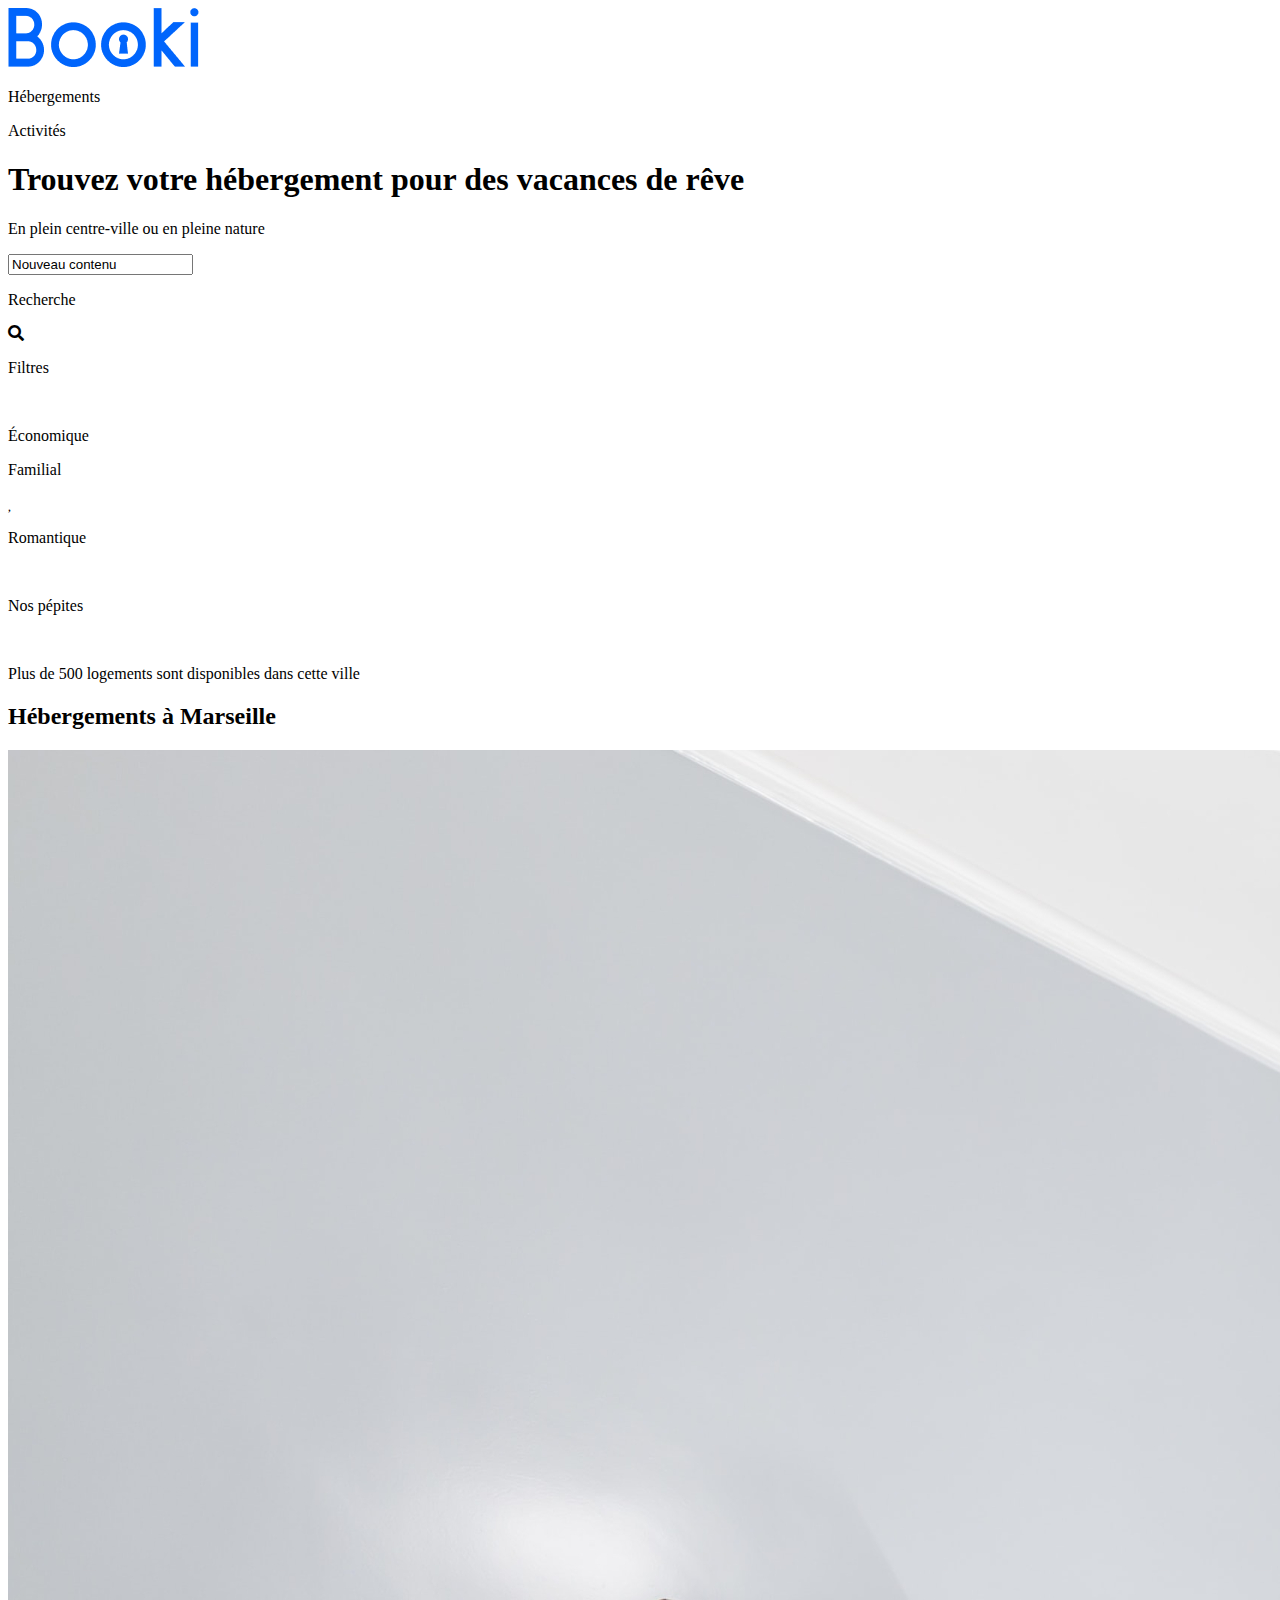
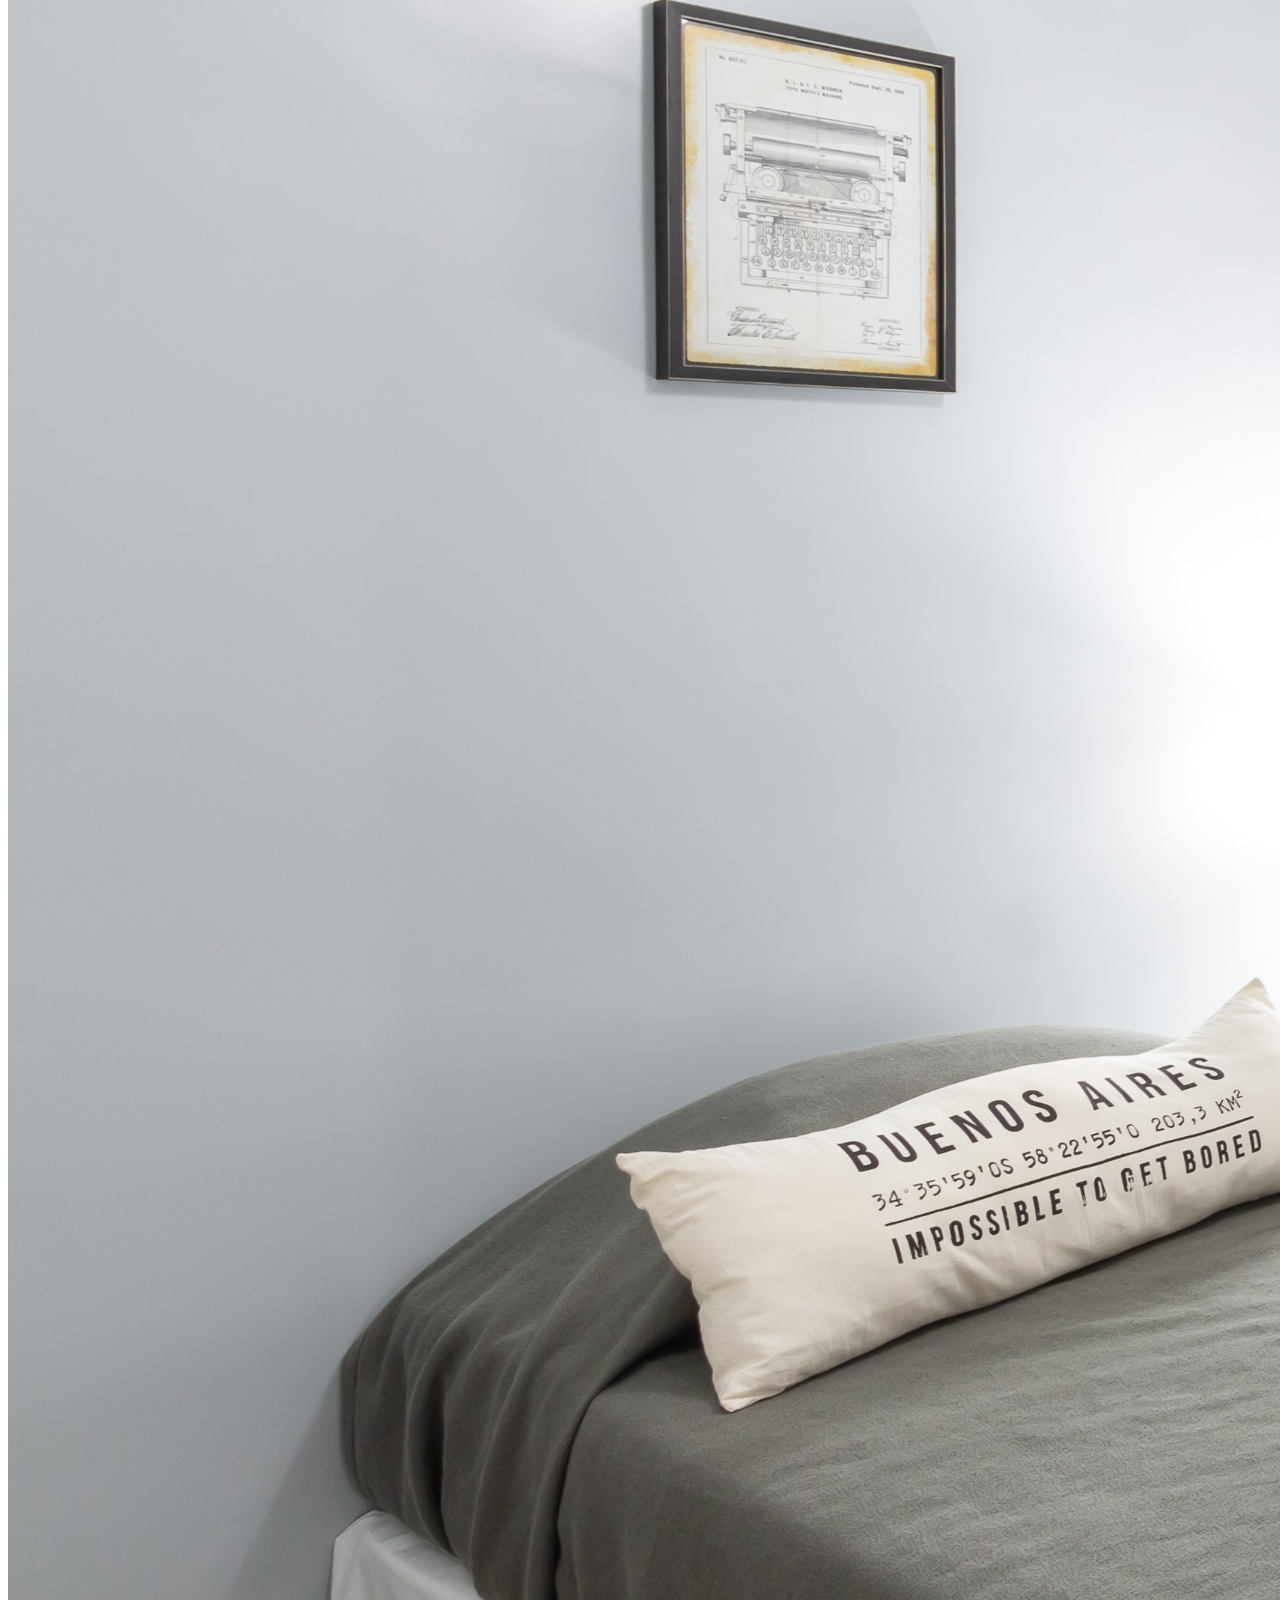
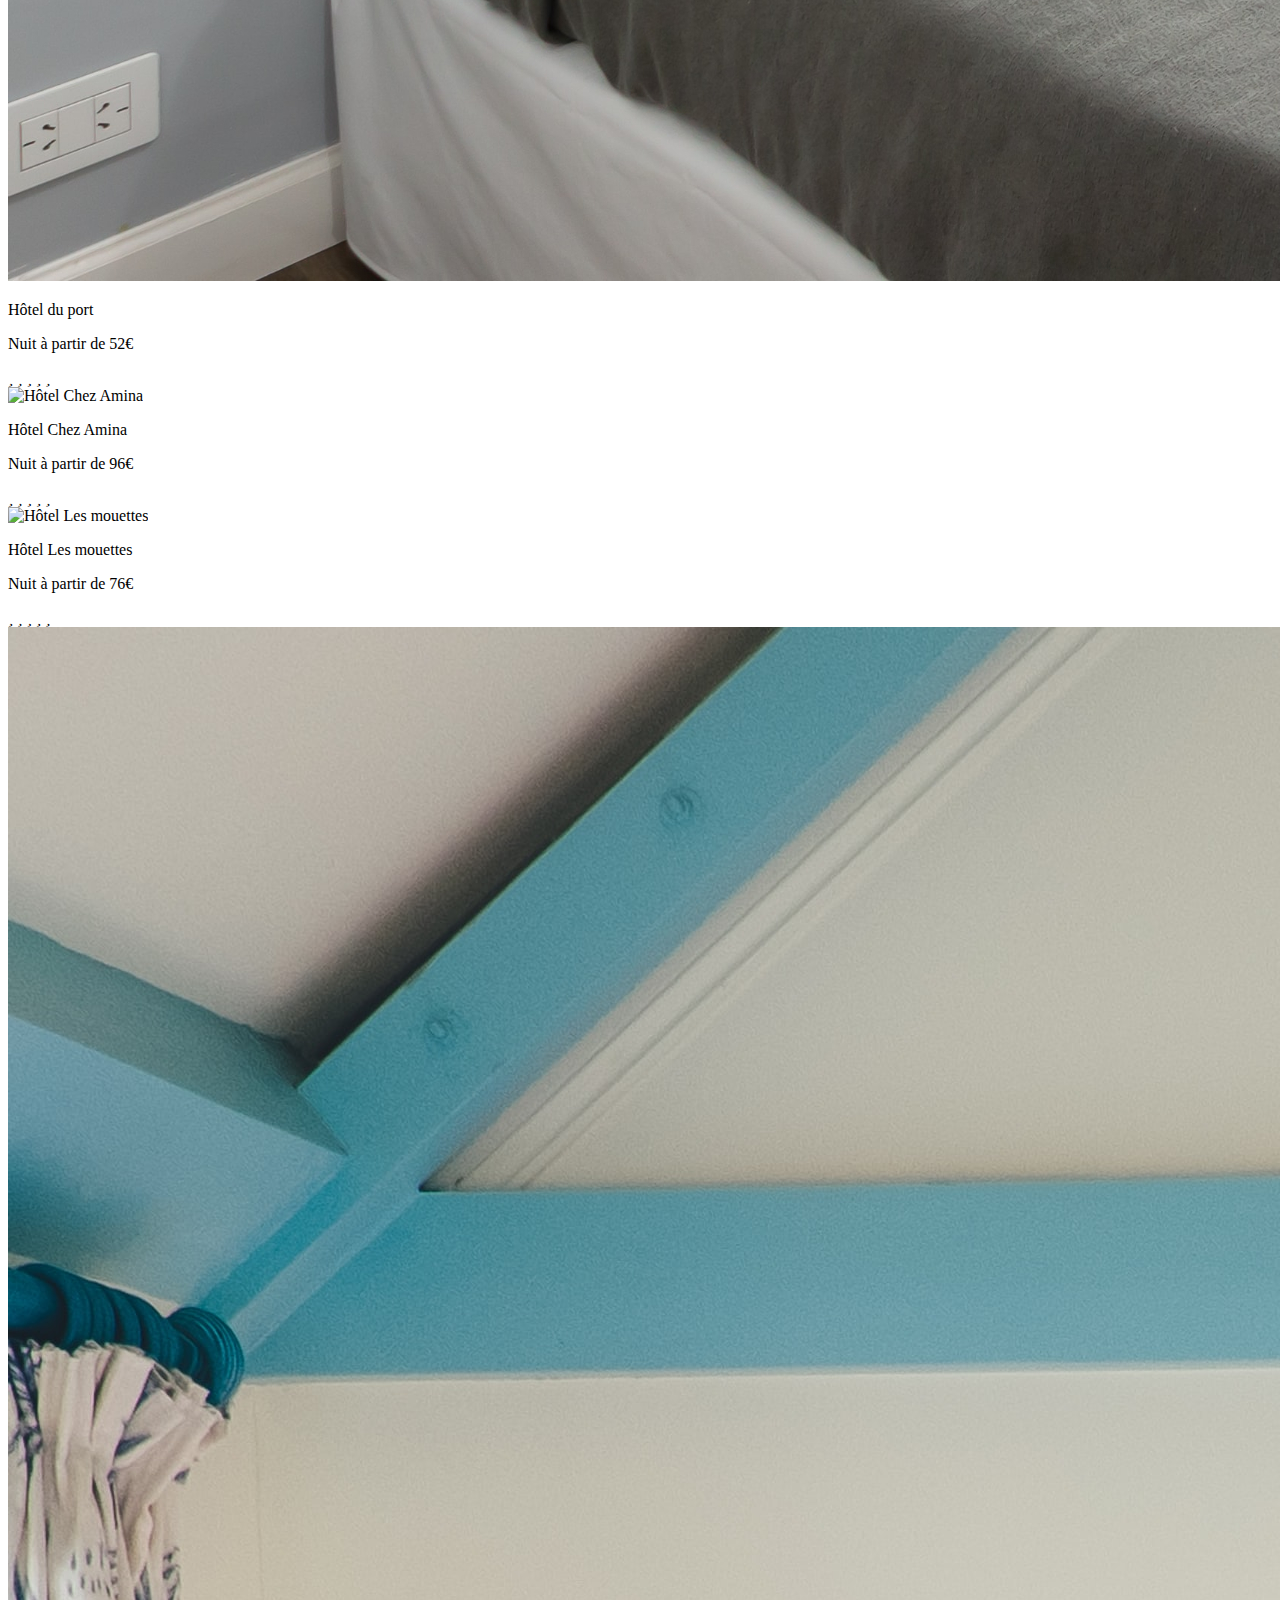
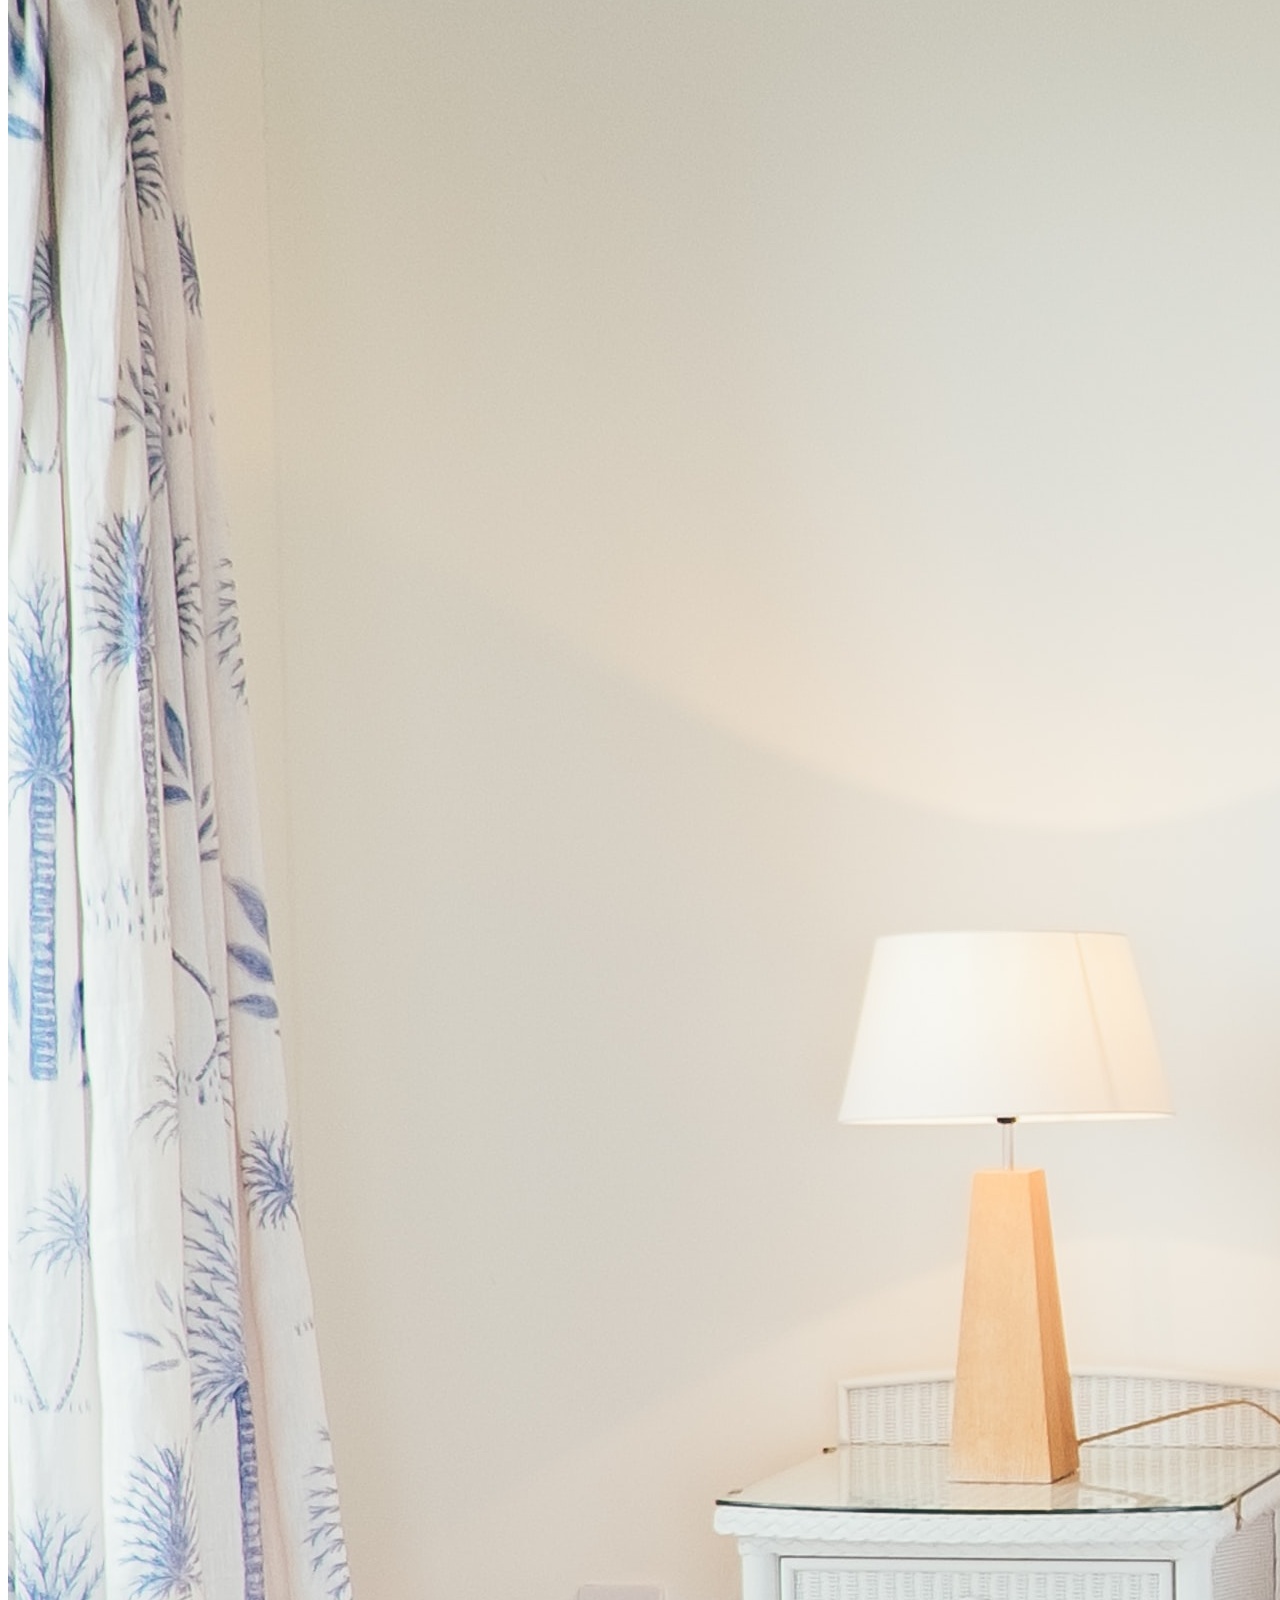
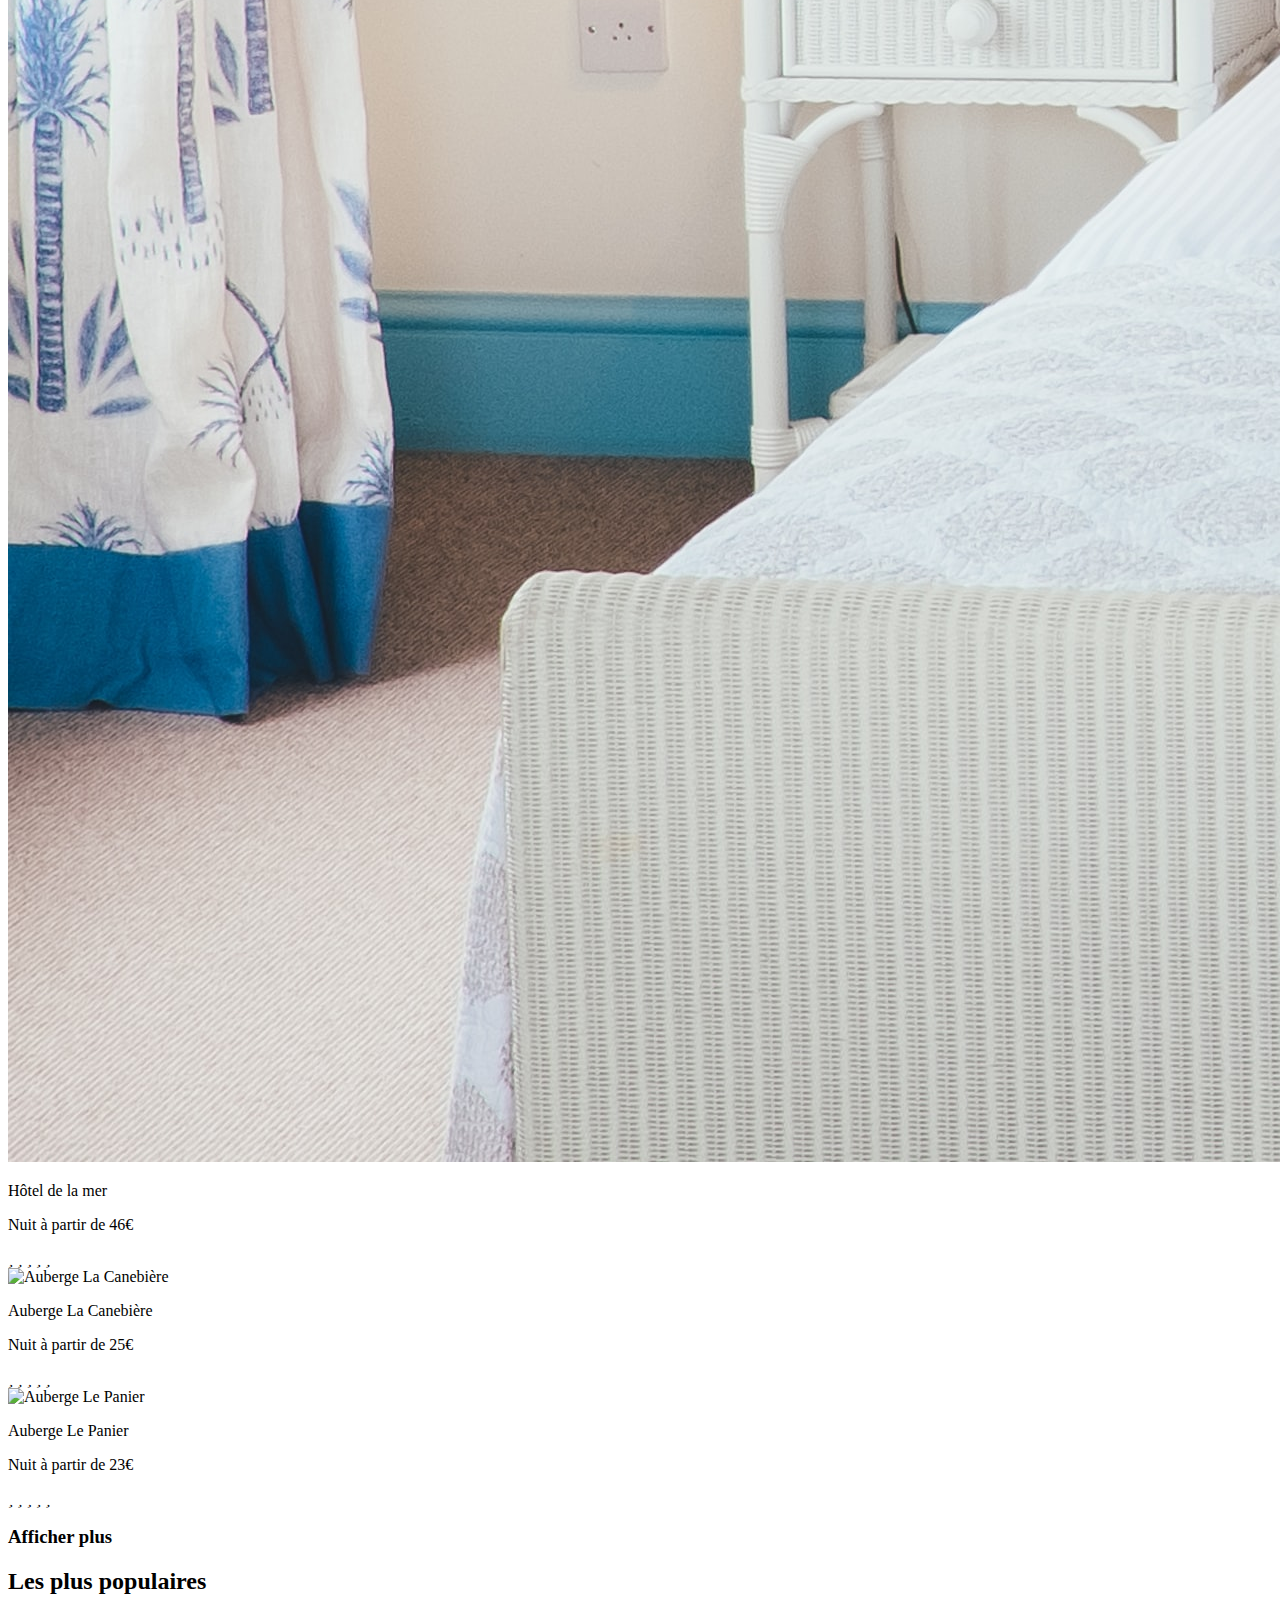
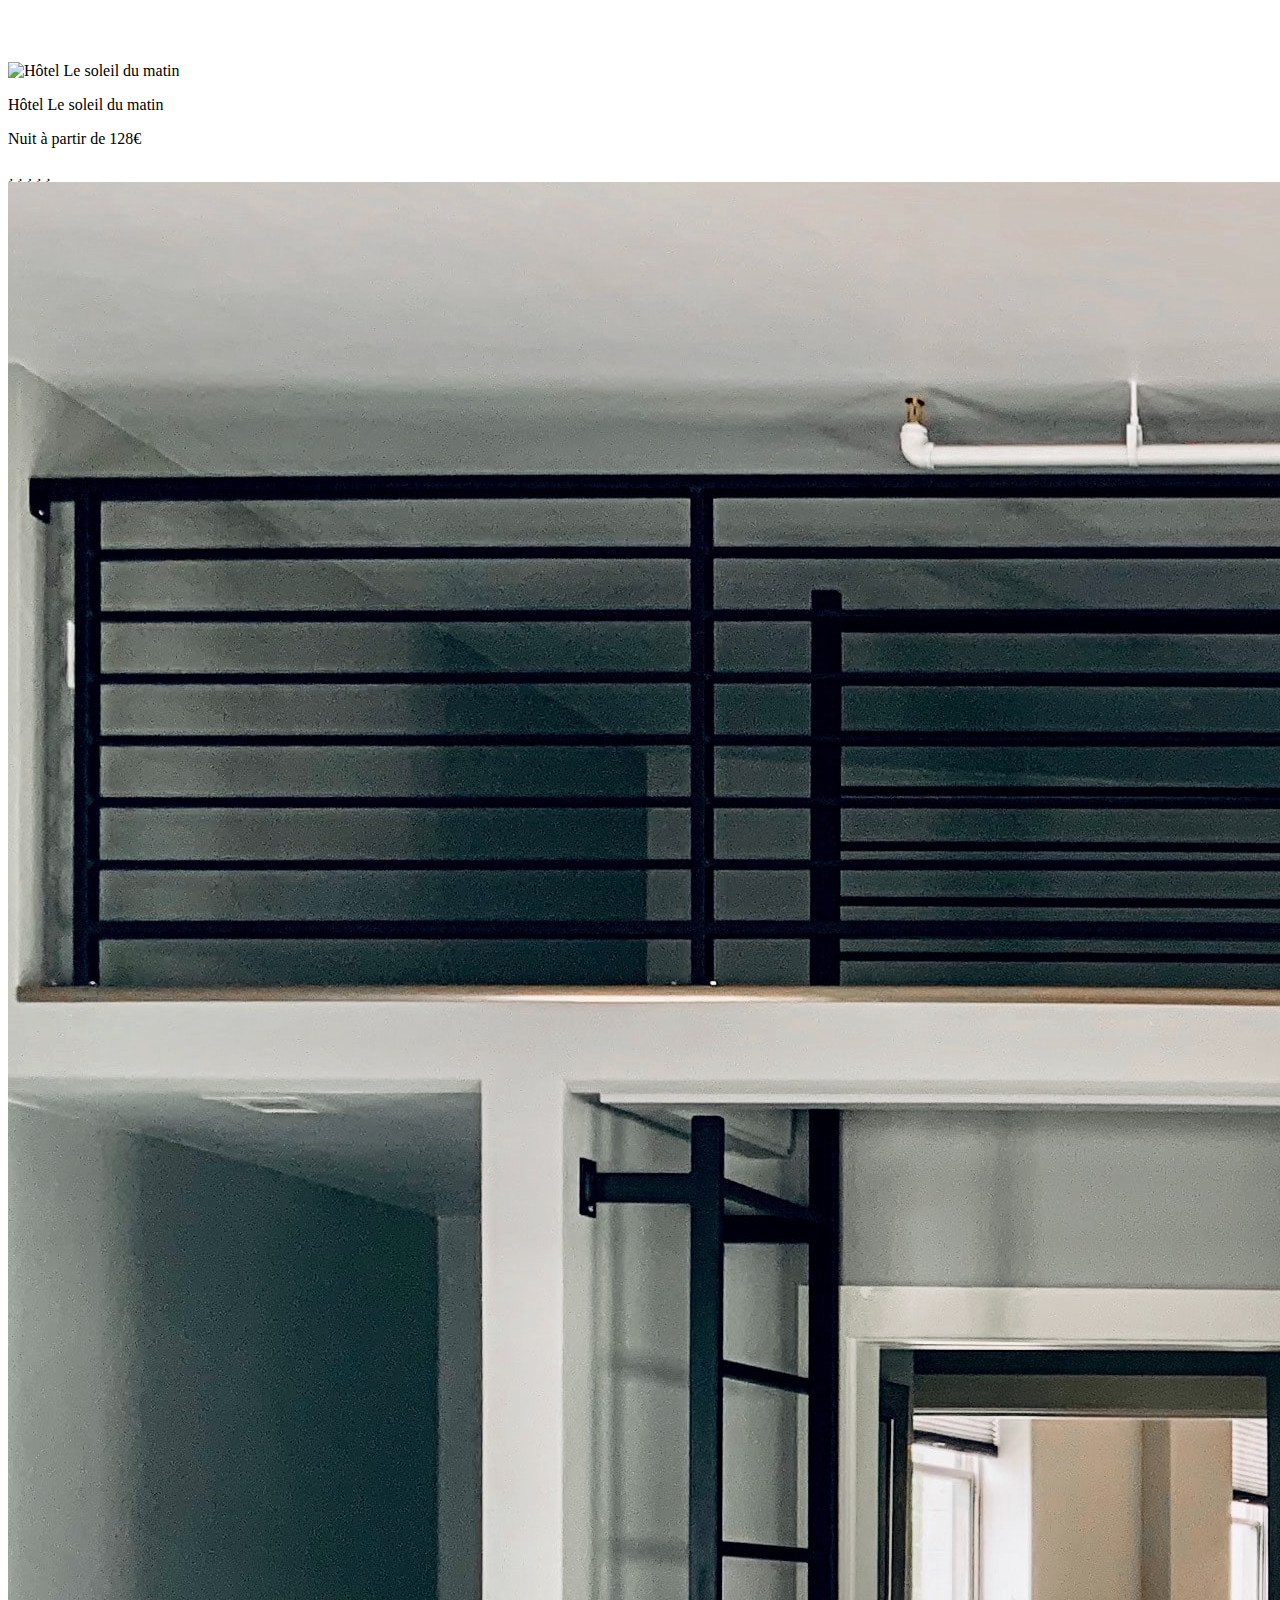
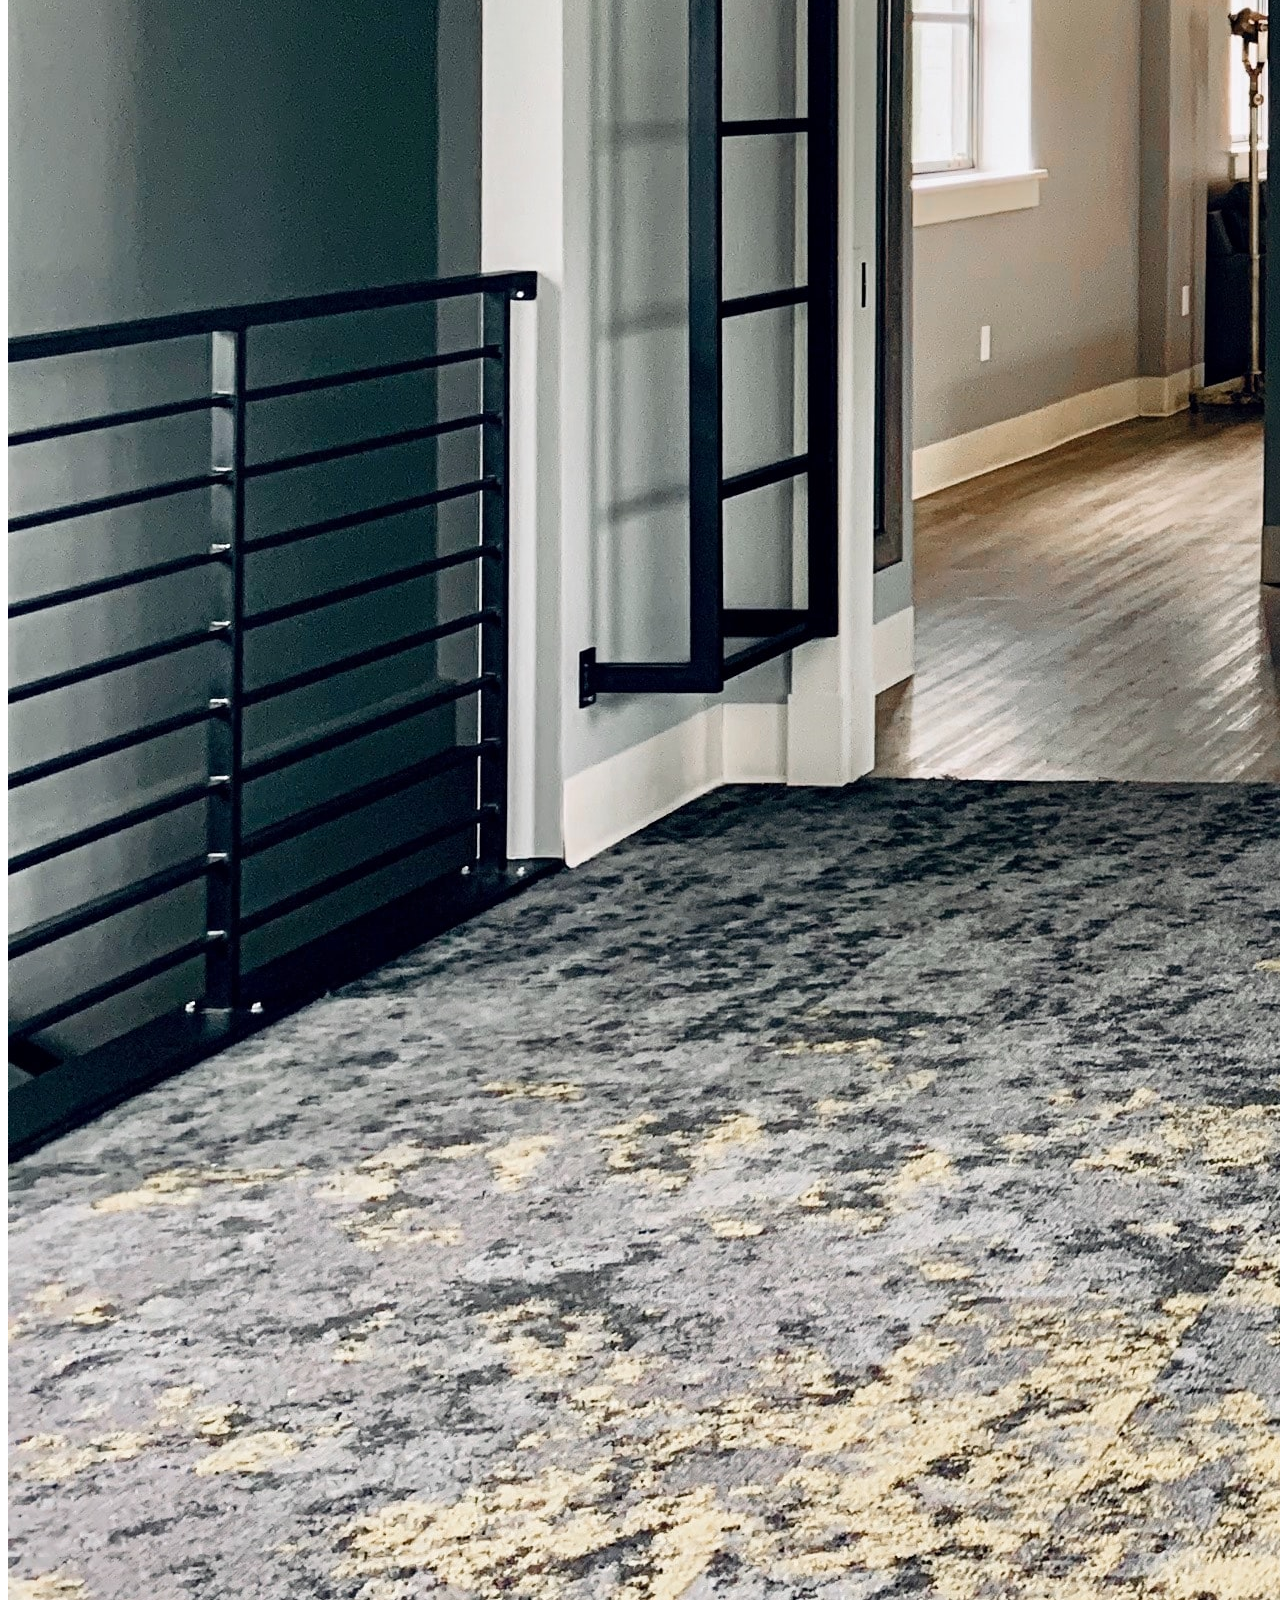
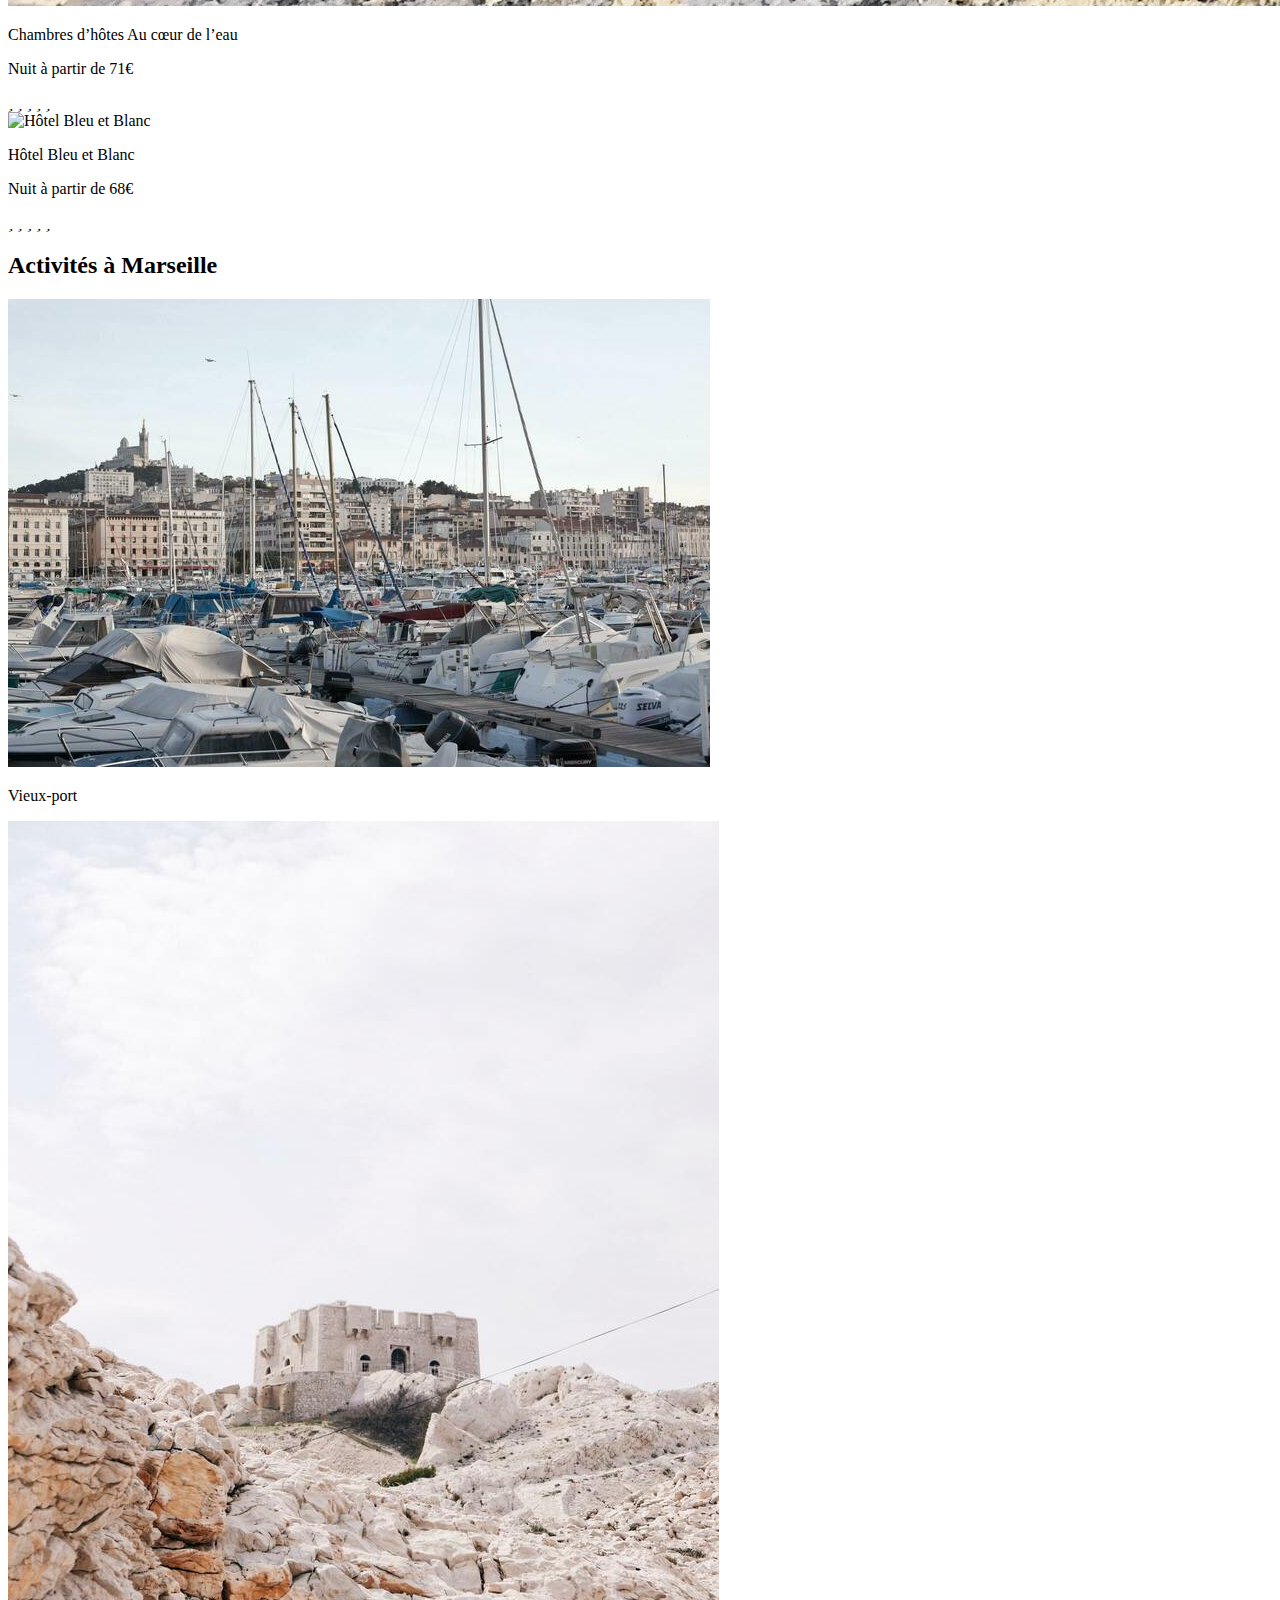
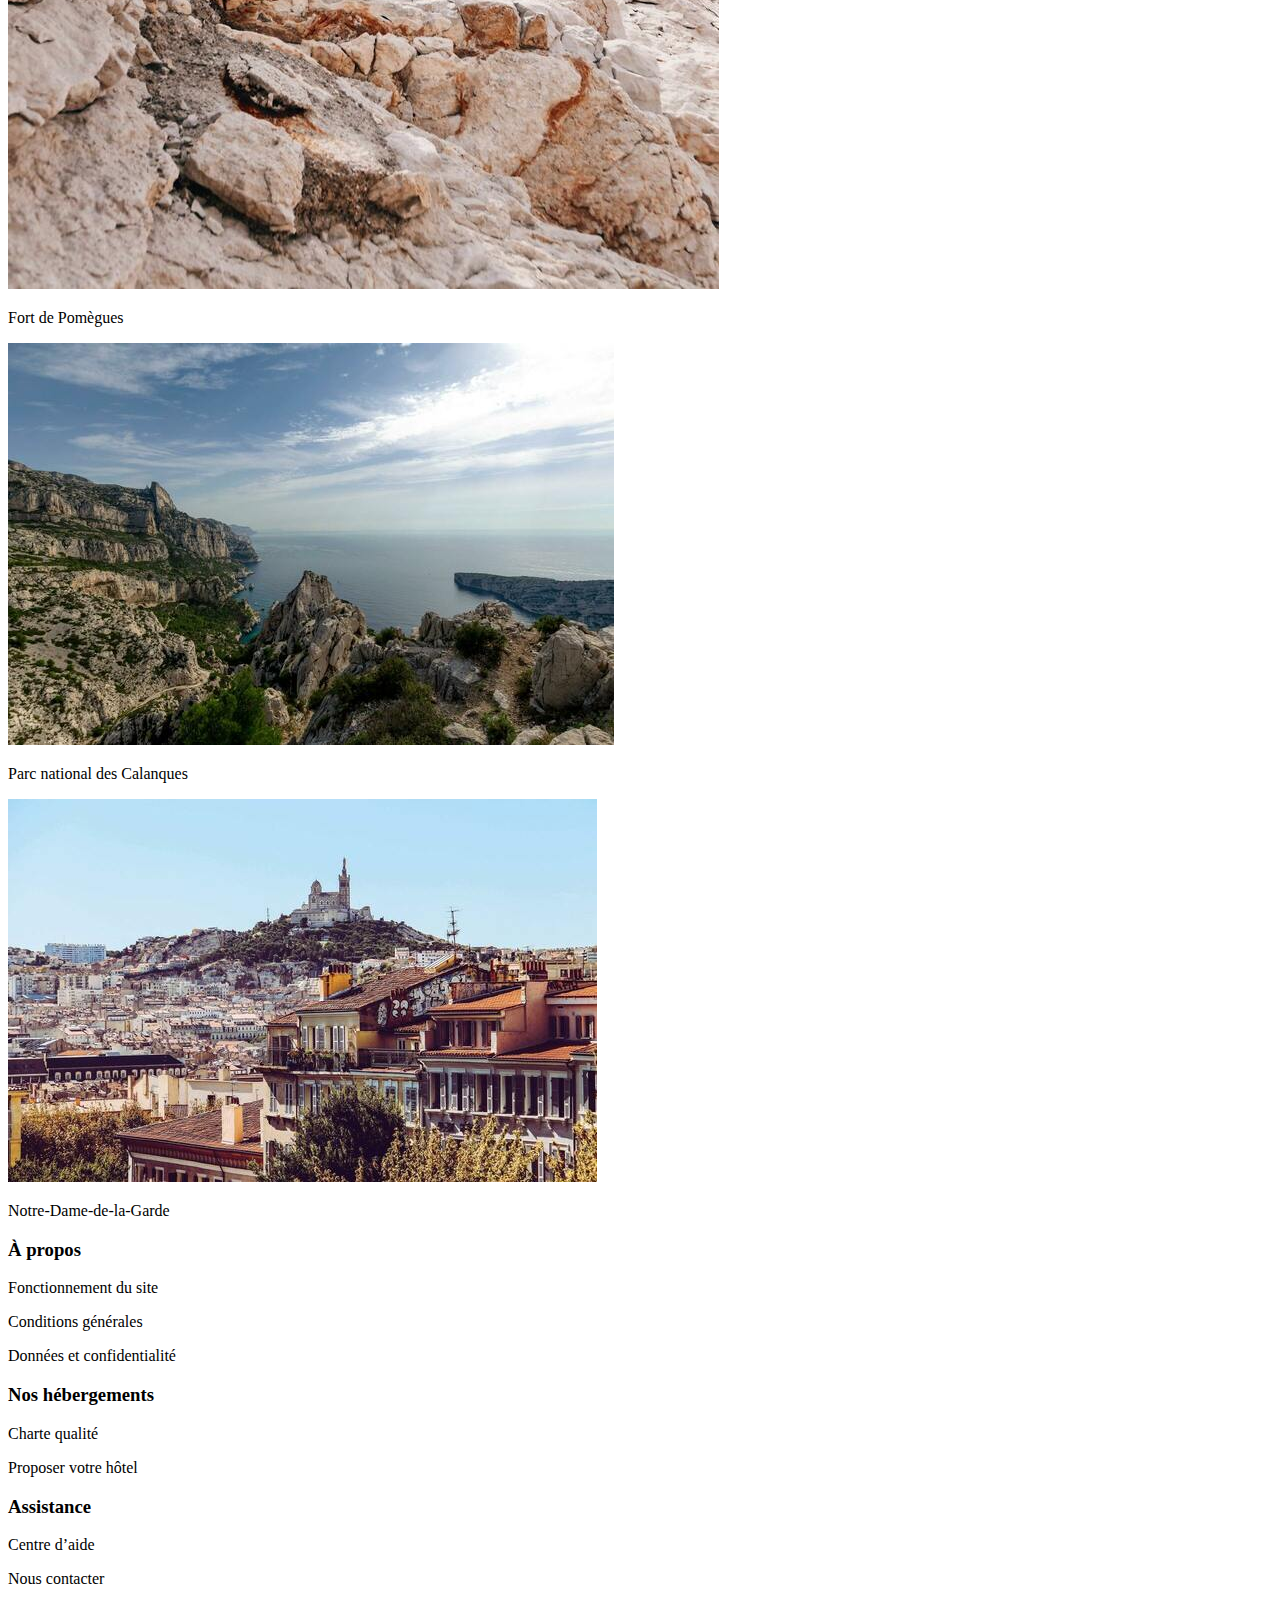
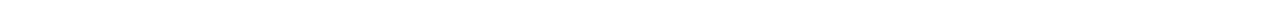
==== projet 1 openclassrooms/index.html @ a89f227d "Add files via upload" ====
<!DOCTYPE Html>
<html>

<head>
    <meta charset="UTF-8">
    <link rel="stylesheet" type="text/css" href="Booki.css">
    <link rel="stylesheet" href="https://cdnjs.cloudflare.com/ajax/libs/font-awesome/5.15.4/css/all.min.css">
    <meta name="viewport" content="width=device-width, initial-scale=1.0">
    <!--importation icone-->
    <script src="https://kit.fontawesome.com/edab6cc87a.js" crossorigin="anonymous"></script>
    <!--google font importation -->
    <link rel="preconnect" Href="https://fonts.googleapis.com"><link rel="preconnect" Href="https://fonts.gstatic.com" crossorigin><link Href="https://fonts.googleapis.com/css2?family=Raleway:ital,wght@0,100..900;1,100..900&display=swap" rel="stylesheet">
    <title>Booki.com</title>
    
</head>

<body class="body">

    <header class="header">
        <img class="logo" src="image/Booki (1).png" alt="logo">
        <div class="position-text-header">
            <div class="ResPosHeader">
                <p class="Thebergements">Hébergements</p>
                <p class="activites">Activités</p>
            </div>
            <div class="barre-bleue"></div>
            <div class="barre-grise"></div>
        </div>
    </header>
    
    <div class="presentation">
        <h1>Trouvez votre hébergement pour des vacances de rêve</h1>
        <p>En plein centre-ville ou en pleine nature</p>
    </div>
<!--         section de recher de region et de pays dans le quelle trouver une location           -->
<section class="barre-recherche">
    <div class="icone">
        <i class="fa-solid fa-location-dot"></i>
    </div>

    <div class="zone-saisie">
        <input type="text" id="regionInput" placeholder="Entrez votre recherche ici">
    </div>

    <div class="bouton-recherche">
        <p>Recherche</p>
            <div class="icone-recherche">
                <i class="fas fa-search"></i>
            </div>
    </div>
    
</section>
<!--       section du filtre              -->
<section class="filtre">
    <div class="filtrediv">
        <p>Filtres</p>
    </div>
    
        <div class="economique">
            <div class="icone-F">
                <i class="fa-solid fa-money-bill"></i>
            </div>
            <p>Économique</p>
        </div>

        <div class="familial">
            <div class="icone-FA">
                <i class="fa-solid fa-person"></i>
            </div>
            <p>Familial</p>
        </div>

        <div class="romantique">
            <div class="icone-F">
                <i class="fa-solid fa-heart"></i>
            </div>
            <p>Romantique</p>
        </div>

        <div class="nospepite">
            <div class="icone-F">
                <i class="fa-solid fa-fire"></i>
            </div>
            <p>Nos pépites</p>
        </div>
</section>

<section class="bare information">

    <div class="B-info">
        <div class="icone-BI">
            <i class="fa-solid fa-info"></i>
        </div>

        <div class="BI-text">
            <p>Plus de 500 logements sont disponibles dans cette ville</p>
        </div>
    </div>

</section>
<!--                    section code hebergement et populaire                   -->
    <section class="hebergements">
        
        <div class="HébergMarseille">
            <h2>Hébergements à Marseille</h2>
        
            <div class="row">
                <article class="cartehotel" >
                    <img src="image/967ac2a7cb19bb0c4258e86af21e4053.jpg" alt="Hôtel du port">
                    <P class="nomGras">Hôtel du port</p>
                    <p>Nuit à partir de 52€</p>
                        <div class="star-icon-container">
                            <i class="fa-solid fa-star"></i>
                            <i class="fa-solid fa-star"></i>
                            <i class="fa-solid fa-star"></i>
                            <i class="fa-solid fa-star"></i>
                            <i class="fa-solid fa-star"></i>
                        </div>
                </article>

                <article class="cartehotel" >
                    <img src="image/862c3e92b2d2b82697be892a830e5692.jpg" alt="Hôtel Chez Amina">
                    <P class="nomGras">Hôtel Chez Amina</P>
                    <p>Nuit à partir de 96€</p>
                    <div class="star-icon-container">
                        <i class="fa-solid fa-star"></i>
                        <i class="fa-solid fa-star"></i>
                        <i class="fa-solid fa-star"></i>
                        <i class="fa-solid fa-star"></i>
                        <i class="fa-solid fa-star"></i>
                    </div>
                </article>

                <article class="cartehotel" >
                    <img src="image/ece9a0f6a77dc263e5dd6eb3bdb9d6fc.jpg" alt="Hôtel Les mouettes">
                    <P class="nomGras">Hôtel Les mouettes</p>
                    <p>Nuit à partir de 76€</p>
                    <div class="star-icon-container">
                        <i class="fa-solid fa-star"></i>
                        <i class="fa-solid fa-star"></i>
                        <i class="fa-solid fa-star"></i>
                        <i class="fa-solid fa-star"></i>
                        <i class="fa-solid fa-star"></i>
                    </div>
                </article>
            </div>
            <!--3           carte du dessus a mettre a l'horizontale                 -->
            <div class="row">
                <article class="cartehotel" >
                    <img src="image/hotel de la mer.jpg" alt="Hôtel de la mer">
                    <P class="nomGras">Hôtel de la mer</p>
                    <p>Nuit à partir de 46€</p>
                    <div class="star-icon-container">
                        <i class="fa-solid fa-star"></i>
                        <i class="fa-solid fa-star"></i>
                        <i class="fa-solid fa-star"></i>
                        <i class="fa-solid fa-star"></i>
                        <i class="fa-solid fa-star"></i>
                    </div>
                </article>
            
                <article class="cartehotel" >
                    <img src="image/Auberge La Canebière.jpg" alt="Auberge La Canebière">
                    <P class="nomGras">Auberge La Canebière</p>
                    <p>Nuit à partir de 25€</p>
                    <div class="star-icon-container">
                        <i class="fa-solid fa-star"></i>
                        <i class="fa-solid fa-star"></i>
                        <i class="fa-solid fa-star"></i>
                        <i class="fa-solid fa-star"></i>
                        <i class="fa-solid fa-star"></i>
                    </div>
                </article>

                <article class="cartehotel" >
                    <img src="image/Auberge Le Panier.jpg" alt="Auberge Le Panier">
                    <P class="nomGras">Auberge Le Panier</p>
                    <p>Nuit à partir de 23€</p>
                    <div class="star-icon-container">
                        <i class="fa-solid fa-star"></i>
                        <i class="fa-solid fa-star"></i>
                        <i class="fa-solid fa-star"></i>
                        <i class="fa-solid fa-star"></i>
                        <i class="fa-solid fa-star"></i>
                    </div>
                </article>
            </div>
            <h3>Afficher plus<h3>

        </div>

        <div class="populaires">

            
                    <div class="dessus-pop">
                        <h2>Les plus populaires<h2>
                        <i class="fa-solid fa-chart-line"></i>
                    </div>
                
                <div class="column">
                
                    <article class="cartehotelPOP" >
                        <img src="image/Hôtel Le soleil du matin.jpg" alt="Hôtel Le soleil du matin">
                            <div class="position-info">
                                    <P class="nomGras">Hôtel Le soleil du matin</p>
                                    <p>Nuit à partir de 128€</p>
                                <div class="star-icon-container">
                                    <i class="fa-solid fa-star"></i>
                                    <i class="fa-solid fa-star"></i>
                                    <i class="fa-solid fa-star"></i>
                                    <i class="fa-solid fa-star"></i>
                                    <i class="fa-solid fa-star"></i>
                                </div>
                            </div>
                    </article>
                

                    <article class="cartehotelPOP" >
                        <img src="image/Au cœur de l eau.jpg" alt="Chambres d’hôtes Au cœur de l’eau"></i>
                            <div class="position-info">
                                    <P class="nomGras">Chambres d’hôtes Au cœur de l’eau</p>
                                    <p>Nuit à partir de 71€</p>
                                <div class="star-icon-container">
                                    <i class="fa-solid fa-star"></i>
                                    <i class="fa-solid fa-star"></i>
                                    <i class="fa-solid fa-star"></i>
                                    <i class="fa-solid fa-star"></i>
                                    <i class="fa-solid fa-star"></i>
                                </div>
                            </div>
                    </article>

                    <article class="cartehotelPOP" >
                        <img src="image/Hôtel Bleu et Blanc.jpg" alt="Hôtel Bleu et Blanc">
                            <div class="position-info">
                                    <P class="nomGras">Hôtel Bleu et Blanc</p>
                                    <p>Nuit à partir de 68€</p>
                                <div class="star-icon-container">
                                    <i class="fa-solid fa-star"></i>
                                    <i class="fa-solid fa-star"></i>
                                    <i class="fa-solid fa-star"></i>
                                    <i class="fa-solid fa-star"></i>
                                    <i class="fa-solid fa-star"></i>
                                </div>
                            </div>
                    </artique>
                </div>
        </div>


    </section>

    <!--Activités à Marseille-->

    <section class="ActiMarseille">
        
        <h2>Activités à Marseille</h2>

        <div class="container-acti">
            <article class="cartActiMars" >
                <img src="image/Vieux-Port.jpg" alt="Vieux-Port">
                    <div class="position-text-Acti">
                        <p>Vieux-port</p>
                    </div>
            </article>

            <article class="cartActiMars" >
                <img src="image/Fort de Pomègues.jpg" alt="Fort de Pomègues">
                    <div class="position-text-Acti">
                        <p>Fort de Pomègues</p>
                    </div>
            </article>

            <article class="cartActiMars" >
                <img src="image/Parc national des Calanques.jpg" alt="Parc national des Calanques">
                    <div class="position-text-Acti">
                        <p>Parc national des Calanques</p>
                    </div>
            </article>

            <article class="cartActiMars" >
                <img src="image/Notre-Dame-de-la-Garde.jpg" alt="Notre-Dame-de-la-Garde">
                    <div class="position-text-Acti">
                        <p>Notre-Dame-de-la-Garde</p>
                    </div>
            </article>
        </div>
    </section>
    
    <footer>
        <section class="footer">
            <div class="group">
                <div class="Apropos">
                    <h3>À propos</h3>
                    <p>Fonctionnement du site</p>
                    <p>Conditions générales </p>
                    <p>Données et confidentialité</p>
                </div>
            </div>
    
            <div class="group">
                <div class="Nos_hebergements">
                    <h3>Nos hébergements</h3>
                    <p>Charte qualité</p>
                    <p>Proposer votre hôtel</p>
                </div>
            </div>
    
            <div class="group">
                <div class="Assistance">
                    <h3>Assistance</h3>
                    <p>Centre d’aide</p>
                    <p>Nous contacter</p>
                </div>
            </div>
        </section>
    </footer>

<!-- liens JS html pou la bare de recherhce -->
<script src="sectionrecherche.js"></script>
</body>

</html>
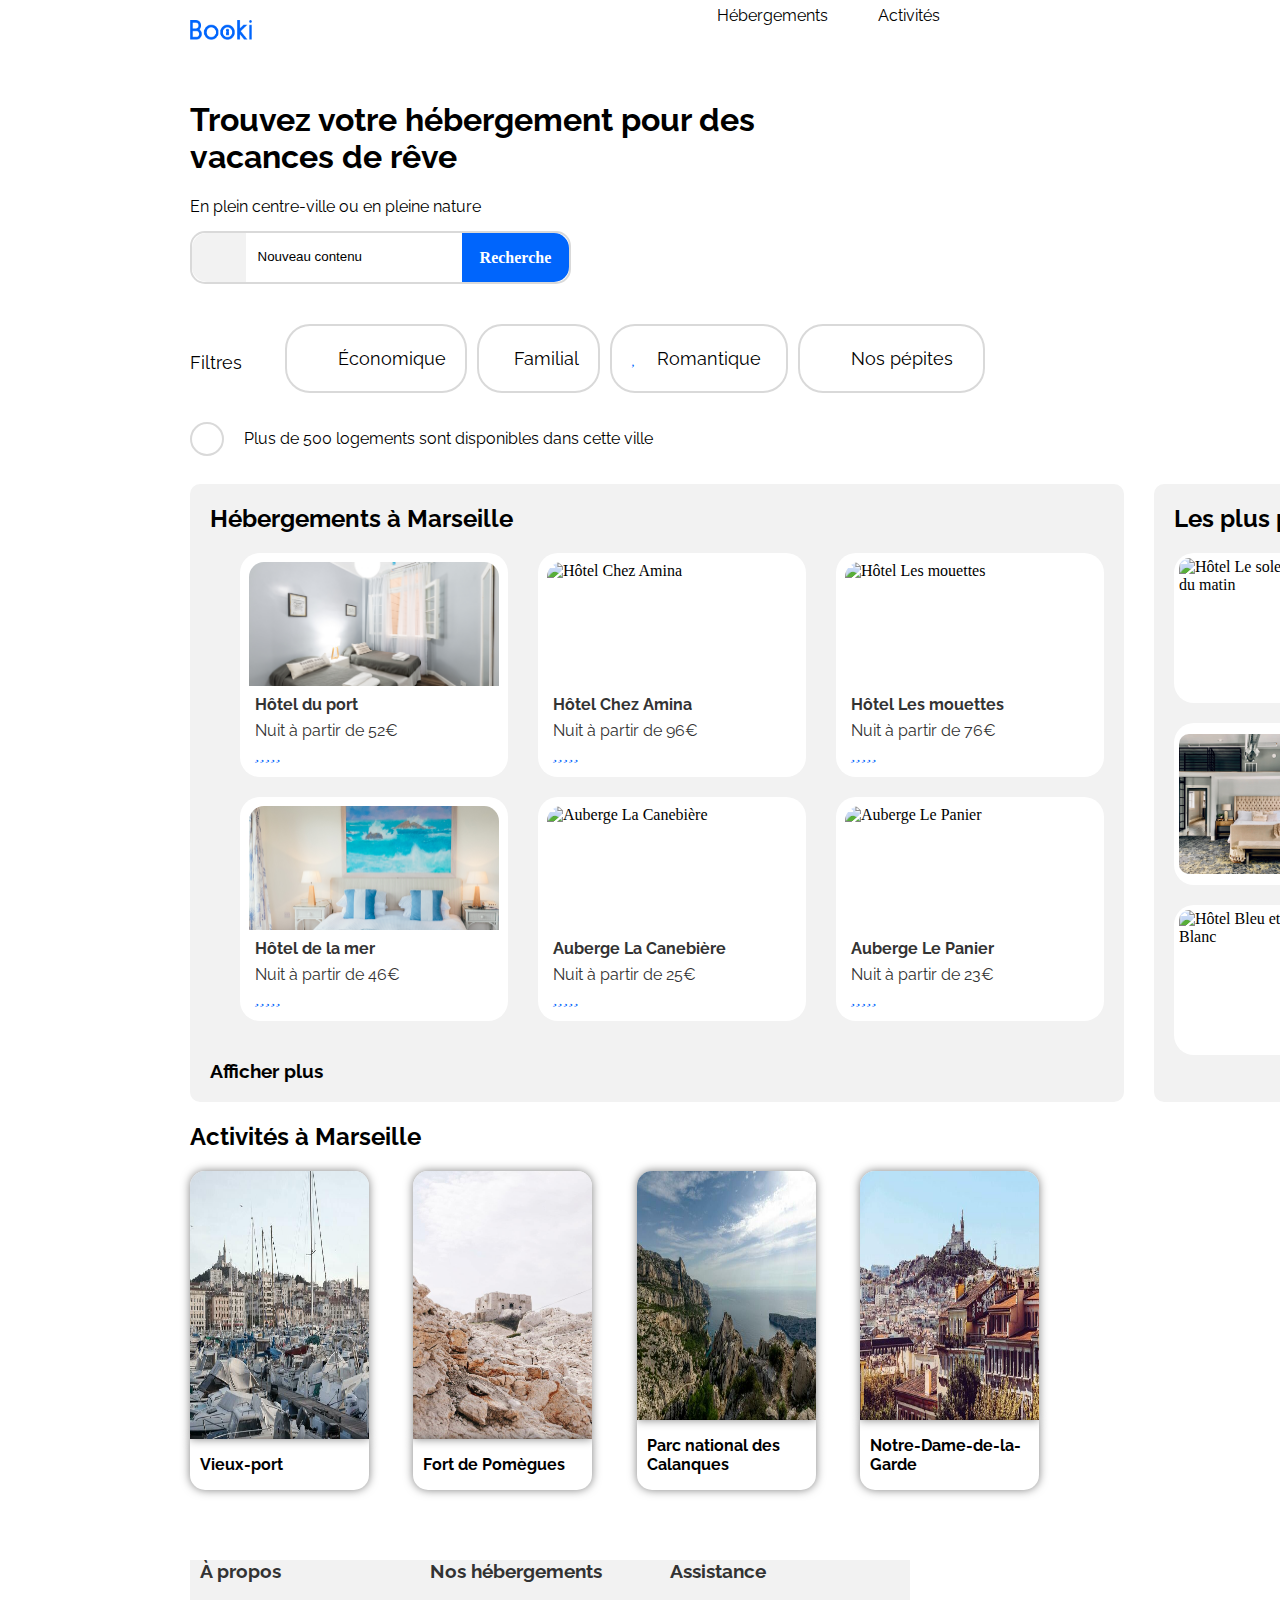
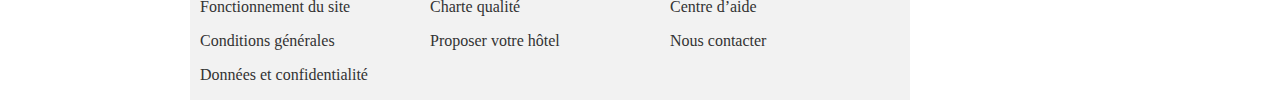
==== commit d9c0f1fd: "Update index.html" ====
--- a/projet 1 openclassrooms/index.html
+++ b/projet 1 openclassrooms/index.html
@@ -3,7 +3,7 @@
 
 <head>
     <meta charset="UTF-8">
-    <link rel="stylesheet" type="text/css" href="Booki.css">
+    <link rel="stylesheet"  href="booki.css">
     <link rel="stylesheet" href="https://cdnjs.cloudflare.com/ajax/libs/font-awesome/5.15.4/css/all.min.css">
     <meta name="viewport" content="width=device-width, initial-scale=1.0">
     <!--importation icone-->
@@ -320,4 +320,4 @@
 <script src="sectionrecherche.js"></script>
 </body>
 
-</html> +</html> 
--- a/projet 1 openclassrooms/booki.css
+++ b/projet 1 openclassrooms/booki.css
@@ -0,0 +1,967 @@
+/* clasique pc alexandre 1900 * 1829 */
+.body{
+    margin: 0;
+}
+/* Header */
+.header {
+    display: flex;
+    justify-content: space-between;
+    align-items: center; 
+}
+
+.logo {
+    width: 62px;
+    height: 20px;
+    margin-left: 190px;
+    margin-bottom: 40px;
+    margin-top: 20px;
+}
+
+.ResPosHeader {
+    display: flex;
+    gap: 50px;
+    margin-top: -50px;
+}
+
+
+.position-text-header {
+    display: flex;
+    margin-right: 340px; 
+}
+
+.position-text-header p {
+    cursor: pointer; 
+    font-family: "Raleway", sans-serif; 
+}
+
+.active {
+    color: blue;
+}
+
+.barre-bleue {
+    height: 3px;
+    background-color: blue;
+    position: absolute;
+    transition: all 0.3s;
+}
+
+.barre-grise {
+    height: 3px;
+    background-color: #D9D9D9;
+    width: 100%;
+    display: none; /* Par défaut, masquer la barre grise */
+}
+
+/* fin header */
+/*                 debut  media query hader                            */
+
+/*                 Media query pour les écrans de 375px de largeur            */
+@media screen and (max-width: 430px) {
+    .header {
+        display: block;
+        margin: 0 auto 10px; /* Ajout du point-virgule manquant */
+    }
+
+    .logo {
+        height: 20px;
+        margin-left: 40%;
+    }
+
+    .position-text-header {
+        margin-right: 0;
+        margin-top: -30px; /* Ajout de la marge négative pour remonter les éléments */
+    }
+
+    .ResPosHeader {
+        display: flex;
+        margin: auto;
+        gap: 110px;
+    }
+
+    .barre-grise {
+        display: block; /* Affichage des barres grises */
+    }
+
+    .position-text-header p {
+        margin-bottom: 10px;
+    }
+
+    .Thebergements, .activites {
+        flex-grow: 1; /* Les éléments se partagent l'espace disponible */
+        text-align: center;
+    }
+
+    .position-text-header .barre-grise {
+        position: absolute;
+        top: 6%;
+        height: 1px;
+        background-color: #D9D9D9;
+    }
+
+    .barre-bleue {
+        position: absolute;
+        top: 6%; 
+    }
+}
+/*                Fin Media query  écrans de 375px de largeur            */
+
+@media screen and (min-width: 431px) and (max-width: 1024px) {
+    .logo {
+        margin-left: 5%;
+    }
+
+    .position-text-header {
+        margin-right: 5%; 
+    }
+}
+
+
+/*                 fin  hader                            */
+
+
+
+/* Section .presentation */
+.presentation {
+    height: 50px;
+    margin-left: 190px;
+}
+
+.presentation h1 {
+    margin-right: 380px;
+    font-family: "Raleway", sans-serif;
+}
+
+.presentation p {
+    font-family: "Raleway", sans-serif;
+}
+/* fin press */
+
+@media screen and (max-width: 430px) {
+    .presentation {
+        display: flex;
+        flex-direction: column;
+        height: auto;
+        margin-right: 20px;
+        margin-left: 10px;
+        margin-top: 30px;
+    }
+
+    .presentation h1 {
+        margin-left: 10px;
+        margin-right: 10px;
+        margin-bottom: 0px;
+        text-align: justify;
+        font-size: 22px;
+    }
+
+    .presentation p {
+        padding: 10px;
+        width: auto;
+        font-size: 16px;
+        margin-bottom: 20px;
+    }
+}
+
+
+
+@media screen and (min-width: 431px) and (max-width: 1024px) {
+    .presentation {
+        margin-left: 5%;
+    }
+
+    .presentation h1 {
+        margin-right: 0;
+        font-size: 28px;
+    }
+}
+
+
+/* recherche */
+
+.barre-recherche {
+    display: flex;
+    width: 377px; 
+    height: 49px; 
+    margin-left: 190px;
+    margin-top: 80px;
+    border: 2px solid #D9D9D9; /* Ajout de la bordure */
+    border-radius: 15px; /* Ajout du border-radius pour les coins arrondis */
+}
+
+.icone {
+    width: 15%;
+    background-color: #F2F2F2;
+    border-bottom-left-radius: 15px;
+    border-top-left-radius: 15px;
+    /* Retrait de la bordure individuelle pour l'icône */
+    display: flex;
+    justify-content: center;
+    align-items: center;
+}
+
+.zone-saisie {
+    width: 55%;
+    height: 90%;
+    padding: 0 10px;
+}
+
+.zone-saisie input {
+    width: 100%;
+    height: 100%;
+    border: none; /* Suppression de la bordure individuelle pour l'entrée de la zone de saisie */
+    outline: none;
+}
+
+.bouton-recherche {
+    width: 30%;
+    height: 100%;
+    background-color: #0065FC;
+    border-top-right-radius: 15px;
+    border-bottom-right-radius: 15px;
+    /* Retrait de la bordure individuelle pour le bouton de recherche */
+    display: flex;
+    justify-content: center;
+    align-items: center;
+}
+
+.bouton-recherche p {
+    color: white;
+    margin: 0;
+    font-weight: bold;
+    text-align: center; 
+}
+
+.icone-recherche {
+    display: none;
+    color: #FFFFFF;
+}
+
+
+
+/*                fin section recherche                 */
+
+@media screen and (max-width: 430px) {
+    .barre-recherche {
+        width: 330px;
+        margin: 0;
+        margin-left: 20px;
+        margin-right: 10px;
+    }
+
+    .icone {
+        width: 50px;
+        height: 50px;
+    }
+
+    .icone i {
+        width: 14px;
+        height: 18px;
+    }
+
+    .zone-saisie {
+        height: 40px;
+        display: flex;
+        border: none;
+        outline: none;
+    }
+
+    .bouton-recherche {
+        border-radius: 15px;
+        width: 50px;
+        margin-left: 40px;
+    }
+    
+    .bouton-recherche p {
+        display: none;
+    }
+
+    .icone-recherche {
+        display: flex;
+    }
+
+}
+
+
+@media screen and (min-width: 431px) and (max-width: 1024px) {
+    .barre-recherche {
+        margin-left: 5%;
+    }
+
+    .barre-bleue{
+        top: 0%;
+    }
+}
+
+/*                    section du filtre                */
+.filtre {
+    display: flex;
+    align-items: center;
+    margin-left: 190px;
+    margin-top: 40px;
+}
+
+.icone-F {
+    color: #0065FC;
+    display: flex;
+    align-items: center;
+}
+
+.icone-FA {
+    color: #0065FC;
+    height: 50px;
+    display: flex;
+    align-items: center;
+}
+
+.filtrediv {
+    width: 90px; 
+    height: 50px;
+    margin-right: 5px;
+    font-family: "Raleway", sans-serif;
+    font-size: 18px;
+}
+
+.economique {
+    border: 2px solid #D9D9D9;
+    border-radius: 25px;
+    padding: 4px 19px 4px 19px;
+    display: flex;
+    margin-right: 10px;
+    align-items: baseline;
+}
+
+.economique p {
+    text-align: center;
+    margin-left: 20px;
+    font-family: "Raleway", sans-serif;
+    font-size: 18px;
+}
+
+.economique:hover {
+    background-color: #DEEBFF;
+}
+
+
+.familial {
+    border: 2px solid #D9D9D9;
+    border-radius: 25px;
+    padding: 4px 19px 4px 19px;
+    gap: 15px;
+    display: flex;
+    margin-right: 10px;
+    flex-direction: row;
+    align-items: center;
+}
+
+.familial p {
+    text-align: center;
+    margin-left: 1px;
+    font-family: "Raleway", sans-serif;
+    font-size: 18px;
+}
+
+.familial:hover {
+    background-color: #DEEBFF;
+}
+
+.romantique {
+    border: 2px solid #D9D9D9;
+    border-radius: 25px;
+    padding: 4px 25px 4px 19px;
+    display: flex;
+    margin-right: 10px;
+    align-items: center;
+}
+
+.romantique p {
+    text-align: center;
+    margin-left: 20px;
+    font-family: "Raleway", sans-serif;
+    font-size: 18px;
+}
+
+.romantique:hover {
+    background-color: #DEEBFF;
+}
+
+.nospepite {
+    border: 2px solid #D9D9D9;
+    border-radius: 25px;
+    padding: 4px 30px 4px 19px;
+    display: flex;
+}
+
+.nospepite p {
+    text-align: center;
+    margin-left: 20px;
+    font-family: "Raleway", sans-serif;
+    font-size: 18px;
+}
+
+.nospepite:hover {
+    background-color: #DEEBFF; 
+}
+
+/*               fin filtres                  */
+
+@media screen and (max-width: 430px) {
+    .filtre {
+        margin-left: 20px;
+        margin-top: 20px;
+        grid-gap: 20px;
+        display: grid;
+        grid-template-columns: 150px 150px;
+        justify-items: start;
+    }
+
+
+    .filtrediv p {
+        font-size: 18px;
+        font-weight: bold;
+    }
+
+    .economique{
+        grid-column: 1;
+        width: 132px;
+        height: 38px;
+        padding: 4px 10px 4px 10px;
+        align-items: center;
+        justify-content: center;
+        gap: 5px;
+    }
+
+    .economique p{
+        font-size: 14px;
+        font-weight: bold;
+        margin: 0;
+    }
+
+    .familial{
+        grid-column: 2;
+        height: 38px;
+        gap: 10px;
+        width: 132px;
+        padding: 4px 10px;
+        justify-content: center;
+    }
+
+    .familial p{
+        font-size: 14px;
+        font-weight: bold;
+        margin: 0;
+    }
+
+    .romantique{
+        grid-column: 1;
+        width: 132px;
+        height: 38px;
+        padding: 4px 10px 4px 10px;
+        align-items: center;
+        justify-content: center;
+        gap: 5px;
+    }
+
+    .romantique p{
+        font-size: 14px;
+        font-weight: bold;
+        margin: 0;
+    }
+
+    .nospepite {
+        grid-column: 2;
+        height: 38px;
+        gap: 10px;
+        width: 132px;
+        padding: 4px 10px;
+        justify-content: center;
+        align-items: center;
+    }
+
+    .nospepite p{
+        font-size: 14px;
+        font-weight: bold;
+        margin: 0;
+        
+    }
+
+}
+
+@media screen and (min-width: 431px) and (max-width: 1024px) {
+    .filtre {
+        margin-left: 5%;
+        flex-wrap: wrap;
+    }
+
+    .filtrediv {
+        order: -1;
+        width: 100%;
+        margin-bottom: 10px;
+    }
+    
+    
+}
+
+/*barre info*/
+
+.bare.information {
+    background-color: #ffff;
+    margin-left: 190px;
+    margin-bottom: 20px;
+    margin-top: 20px;
+}
+
+.information i {
+    color: #0065FC;
+    border-radius: 50%; 
+}
+
+.B-info {
+    display: flex;
+    align-items: center;
+}
+
+.icone-BI {
+    color: white;
+    background-color: #ffff;
+    border: 2px solid #D9D9D9;
+    border-radius: 50%;
+    width: 30px;
+    height: 30px;
+    display: flex;
+    justify-content: center;
+    align-items: center;
+}
+
+.BI-text p {
+    margin-left: 20px;
+    font-size: 16px; 
+    font-family: "Raleway", sans-serif;
+}
+/*                 fin barre info                          */
+/*               barre info reponsif 430px                 */
+@media screen and (max-width: 430px) {
+    .bare.information {
+        margin-left: 10px;
+        margin-bottom: 20px;
+        margin-top: 20px;
+    }
+
+    .icone-BI {
+        width: 40px;
+        height: 30px;
+    }
+
+    .BI-text p {
+        margin-left: 10px;
+    }
+}
+/*                fin info 430px                           */
+
+@media screen and (min-width: 431px) and (max-width: 1024px) {
+    .bare.information {
+        margin-left: 5%;
+    }
+}
+
+/*                                  hebergement hotel                                     */
+
+/*                herbergement sur marseille            */
+
+
+.hebergements{
+    display: flex;
+}
+
+.HébergMarseille {
+    margin-left: 190px;
+    border-radius: 10px;
+    background-color: #F2F2F2;
+}
+
+
+.hebergements h2 {
+    margin-bottom: 20px; 
+    margin-left: 20px;
+    font-family: "Raleway", sans-serif;
+}
+
+.hebergements h3 {
+    margin-bottom: 20px; 
+    margin-left: 20px;
+    font-family: "Raleway", sans-serif;
+}
+
+.row {
+    display: flex;
+    margin-left: 20px;
+    margin-right: 20px;
+}
+
+.row .cartehotel {
+    margin-bottom: 20px;
+    padding: 4px;
+}
+
+
+.nomGras {
+    font-weight: bold;
+    font-family: "Raleway", sans-serif; 
+    margin-bottom: 2.5px;
+}
+
+.cartehotel {
+    margin-left: 30px;
+    background-color: #FFFFFF;
+    border-radius: 20px;
+    display: flex;
+    flex-direction: column;
+}
+
+.cartehotel img {
+    width: 250px;
+    height: 124px;
+    padding: 5px;
+    border-top-left-radius: 20px;
+    border-top-right-radius: 20px;
+    object-fit: cover;
+}
+
+.cartehotel p {
+    font-family: "Raleway", sans-serif;
+    padding: 2.5px 10px;
+    margin: 1px;
+    font-size: 16px;
+    color: #333333;
+    display: flex;
+}
+
+
+.star-icon-container {
+    display: flex;
+    color: #0065FC;
+    margin-left: 10px;
+    margin-bottom: 10px;
+    margin-top: 2px;
+}
+
+
+.star-icon:not(:last-child) {
+    margin-right: 5px;
+}
+/*                   fin herbergement Marseille           */
+/*                     POPULAIRE                         */
+.populaires {
+    background-color: #F2F2F2;
+    margin-left: 30px;
+    border-radius: 10px;
+}
+
+.dessus-pop{
+    display: flex;
+    justify-content: space-between;
+}
+
+.fa-chart-line:before{
+    color: #0065FC;
+    margin-right: 20px;
+}
+
+.column{
+    margin-left: 20px;
+    margin-right: 20px;
+    display: flex;
+    flex-direction: column;
+}
+
+
+.column.cartehotelPOP{
+    margin-top: 10px;
+}
+
+
+.cartehotelPOP {
+    background-color: #FFFFFF;
+    display: flex;
+    align-items: center;
+    padding: 5px;
+    margin-bottom: 20px;
+    border-radius: 20px;
+}
+
+.column:last-child .cartehotel{
+    margin-right: 0;
+}
+
+
+
+.column .cartehotelPOP img {
+    width: 123px;
+    height: 140px;
+    border-top-left-radius: 10px;
+    border-bottom-left-radius: 10px;
+    margin-right: 20px;
+    object-fit: cover;
+}
+
+.populaires .cartehotelPOP .nomGras {
+    margin-bottom: 5px;
+}
+
+.position-info{
+    width: 210px;
+}
+
+
+.populaires .cartehotelPOP p {
+    margin: 0;
+    margin-bottom: 30%;
+}
+
+.populaires .cartehotelPOP .star-icon-container {
+    display: flex;
+    flex-direction: row;
+    color: blue;
+    margin-left: 0; 
+}
+/*                    fin populaire                          */
+
+/*                    fin herbergement hotel                 */
+
+@media screen and (max-width: 430px) {
+    .hebergements{
+        flex-direction: column-reverse;
+    }
+
+    .populaires {
+        background-color: #F2F2F2;
+        margin: 0;
+        border-radius: 10px;
+    }
+
+    .cartehotelPOP {
+        margin-bottom: 20px;
+    }
+
+    .column .cartehotelPOP img {
+        width: 112px;
+        height: 146px;
+        padding: 1px;
+        
+    }
+    
+    .HébergMarseille {
+        margin-left: 10px;
+        border-radius: 10px;
+        background-color: #ffff;
+        margin-right: 20px;
+        margin-left: 10px;
+    }
+
+    .cartehotel {
+        border-radius: 10px;
+    }
+
+    .cartehotel img {
+        width: 330px;
+        height: 120px;
+        padding: 5px;
+        border-top-left-radius: 10px;
+        border-top-right-radius: 10px;
+        object-fit: cover;
+    }
+
+    .row {
+        display: flex;
+        flex-direction: column;
+        margin-left: 5px;
+        margin-right: 1px;
+    }
+
+    .row .cartehotel {
+        margin: 0;
+        box-shadow: 0 0 10px rgba(0, 0, 0, 0.5);
+        margin-bottom: 20px;
+    }
+
+    .hebergements h3 {
+        margin-top: 0;
+    }
+
+}
+
+@media screen and (min-width: 431px) and (max-width: 1024px) {
+    .hebergements{
+        flex-direction: column;
+    }
+
+    .HébergMarseille {
+        margin-left: 5%;
+        margin-right: 5%;
+        margin-bottom: 5%;
+    }
+
+    .row {
+        display: flex;
+        margin: 0;
+    }
+
+    .populaires {
+        display: flex;
+        flex-wrap: wrap;
+        margin-left: 5%;
+        margin-right: 5%;
+    }
+
+    .dessus-pop{
+        gap: 600px;
+    }
+
+    .column{
+        flex-direction: row;
+    }
+
+    .cartehotelPOP {
+        margin-right: 10px;
+    }
+
+    .column .cartehotelPOP img {
+        width: 90px;
+        height: 140px;
+    }
+
+    .nomGras{
+        font-size: 16px;
+    }
+
+    .position-info{
+        width: 170px;
+    }
+}  
+
+/*                    activiter marseille                    */
+
+.ActiMarseille{
+margin-left: 190px;
+margin-bottom: 70px;
+}
+
+.ActiMarseille h2{
+    font-family: "Raleway", sans-serif;
+    margin-bottom: 20px;
+}
+
+.container-acti{
+    display: flex;
+    margin-right: 18%;
+}
+
+.cartActiMars{
+    flex: 1;
+    display: flex;
+    flex-direction: column;
+}
+
+.cartActiMars img {
+    width: 80%;
+    height: 130%;
+    border-top-left-radius: 15px;
+    border-top-right-radius: 15px;
+    box-shadow: 0 0 10px rgba(0, 0, 0, 0.5);
+}
+
+.position-text-Acti{
+    width: 80%;
+    border-bottom-left-radius: 15px;
+    border-bottom-right-radius: 15px;
+    box-shadow: 0 0 10px rgba(0, 0, 0, 0.5);
+}
+
+.cartActiMars p{
+    font-family: "Raleway", sans-serif;
+    margin-left: 10px;
+    font-weight: bold;
+}
+
+/* activiter marseille media querry */
+
+@media screen and (max-width: 430px) {
+    .ActiMarseille{
+    margin: 0;
+    }
+
+    .container-acti{
+        flex-direction: column;
+        margin: 0;
+    }
+
+    .cartActiMars img {
+        width: 315px;
+        height: 140px;
+        margin: auto;
+    }
+
+    .position-text-Acti{
+        width: 315px;
+        margin: auto;
+        margin-bottom: 20px;
+    }
+
+    .ActiMarseille h2{
+        margin-left: 10px;
+        margin-right: 10px;
+    }
+}
+
+/*                       footer                      */
+
+.footer {
+    display: flex;
+    justify-content: space-between;
+    margin-left: 190px;
+    margin-right: 370px; 
+    background-color: #f2f2f2;
+    color: #333333;
+}
+
+.group {
+    flex: 1; 
+    display: flex;
+    flex-direction: column;
+    gap: 5px; 
+}
+
+.footer h3 {
+    margin: 0;
+    font-family: "Raleway", sans-serif; 
+}
+
+.Apropos {
+    margin-left: 10px; 
+}
+
+/*              fin footer          */
+
+@media screen and (max-width: 430px) {
+    .footer{
+        flex-direction: column;
+        margin: 0;
+    }
+
+    .footer h3{
+        font-weight: 700;
+    }
+
+    .Apropos {
+        margin-left: 20px; 
+    }
+
+    .Nos_hebergements{
+        margin-left: 20px;
+        margin-top: 20px;
+    }
+
+    .Assistance{
+        margin-left: 20px;
+        margin-top: 30px;
+    }
+}